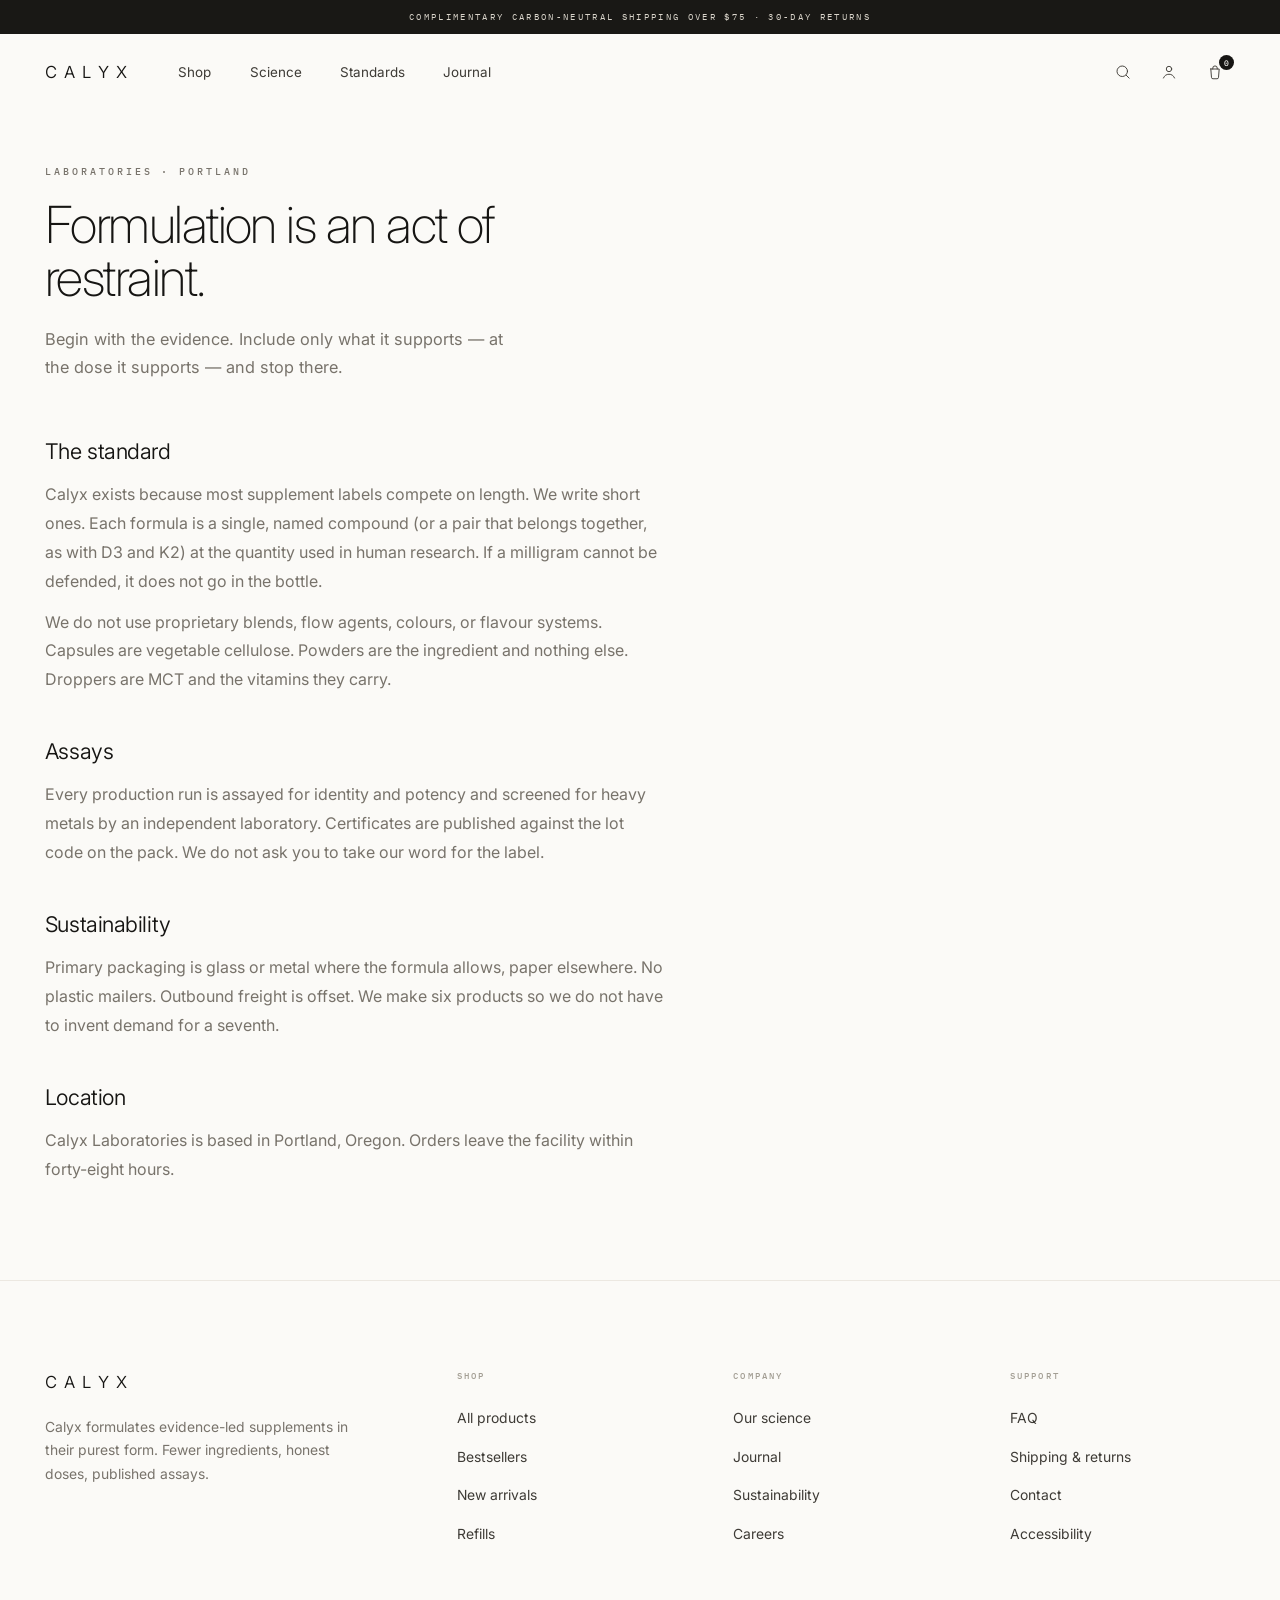
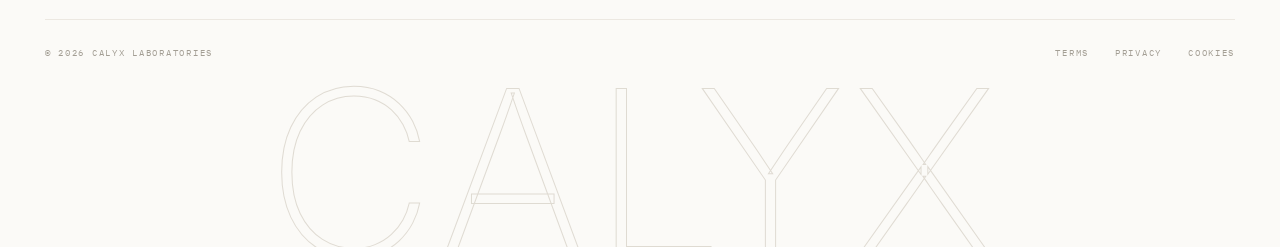
==== about.html @ 000bc5c4 "Turn Calyx zip prototype into a working storefront Extract the static site and complete product page" ====
<!doctype html>
<html lang="en">
  <head>
    <meta charset="UTF-8" />
    <meta name="viewport" content="width=device-width, initial-scale=1.0" />
    <title>Science — Calyx</title>
    <meta name="description" content="How Calyx formulates: evidence first, clinical doses, published assays." />
    <link
      rel="icon"
      href="data:image/svg+xml,%3Csvg xmlns='http://www.w3.org/2000/svg' viewBox='0 0 32 32'%3E%3Ccircle cx='16' cy='16' r='12.5' fill='none' stroke='%23161513' stroke-width='1.5'/%3E%3Cpath d='M16 9v14M16 14c0-3 2-5 5-5M16 17c0-3-2-5-5-5' fill='none' stroke='%23161513' stroke-width='1.5' stroke-linecap='round'/%3E%3C/svg%3E"
    />
    <link rel="preconnect" href="https://fonts.googleapis.com" />
    <link rel="preconnect" href="https://fonts.gstatic.com" crossorigin />
    <link
      href="https://fonts.googleapis.com/css2?family=Inter:wght@200..600&family=IBM+Plex+Mono:wght@300;400;500&display=swap"
      rel="stylesheet"
    />
    <link rel="stylesheet" href="styles.css" />
    <link rel="stylesheet" href="renders.css" />
    <script>
      document.documentElement.classList.add("js");
    </script>
    <script src="js/store.js"></script>
    <script src="script.js" defer></script>
  </head>
  <body>
    <a class="skip" href="#main">Skip to content</a>
    <p class="announce">Complimentary carbon-neutral shipping over $75 &middot; 30-day returns</p>
    <header class="hdr" id="hdr">
      <div class="bar container">
        <button class="nav-tgl" id="navTgl" aria-expanded="false" aria-controls="mnav" aria-label="Menu">
          <span></span>
        </button>
        <a class="wordmark" href="index.html">CALYX</a>
        <nav class="nav" aria-label="Primary">
          <a href="shop.html">Shop</a>
          <a href="about.html">Science</a>
          <a href="index.html#trust">Standards</a>
          <a href="journal.html">Journal</a>
        </nav>
        <div class="acts">
          <button class="icon-btn" type="button" data-search aria-label="Search">
            <svg width="18" height="18" viewBox="0 0 24 24" fill="none" stroke="currentColor" stroke-width="1.25" stroke-linecap="round">
              <circle cx="11" cy="11" r="7" />
              <path d="M20.2 20.2 16.3 16.3" />
            </svg>
          </button>
          <a class="icon-btn" href="account.html" aria-label="Account">
            <svg width="18" height="18" viewBox="0 0 24 24" fill="none" stroke="currentColor" stroke-width="1.25" stroke-linecap="round">
              <circle cx="12" cy="8" r="3.6" />
              <path d="M4.6 20c1.4-3.4 4.1-5 7.4-5s6 1.6 7.4 5" />
            </svg>
          </a>
          <a class="icon-btn" href="cart.html" aria-label="Cart, 0 items">
            <svg width="18" height="18" viewBox="0 0 24 24" fill="none" stroke="currentColor" stroke-width="1.25" stroke-linecap="round" stroke-linejoin="round">
              <path d="M6.4 8h11.2l-.9 11.1a2 2 0 0 1-2 1.9H9.3a2 2 0 0 1-2-1.9L6.4 8Z" />
              <path d="M9 8V6.9a3 3 0 0 1 6 0V8" />
            </svg>
            <span class="ct" id="ct" aria-hidden="true">0</span>
          </a>
        </div>
      </div>
      <nav class="mnav" id="mnav" aria-label="Mobile">
        <a href="shop.html">Shop</a>
        <a href="about.html">Science</a>
        <a href="index.html#trust">Standards</a>
        <a href="journal.html">Journal</a>
        <a href="account.html">Account</a>
        <div class="mnav-foot">
          <span>Calyx Laboratories</span>
          <span>Portland, Oregon</span>
        </div>
      </nav>
    </header>

    <main id="main" class="container">
      <header class="page-hero">
        <span class="eyebrow" data-reveal>Laboratories · Portland</span>
        <h1 class="display" data-reveal>Formulation is an act of restraint.</h1>
        <p class="lede" data-reveal>Begin with the evidence. Include only what it supports — at the dose it supports — and stop there.</p>
      </header>
      <article class="prose" data-reveal>
        <h2>The standard</h2>
        <p>Calyx exists because most supplement labels compete on length. We write short ones. Each formula is a single, named compound (or a pair that belongs together, as with D3 and K2) at the quantity used in human research. If a milligram cannot be defended, it does not go in the bottle.</p>
        <p>We do not use proprietary blends, flow agents, colours, or flavour systems. Capsules are vegetable cellulose. Powders are the ingredient and nothing else. Droppers are MCT and the vitamins they carry.</p>
        <h2>Assays</h2>
        <p>Every production run is assayed for identity and potency and screened for heavy metals by an independent laboratory. Certificates are published against the lot code on the pack. We do not ask you to take our word for the label.</p>
        <h2 id="sustainability">Sustainability</h2>
        <p>Primary packaging is glass or metal where the formula allows, paper elsewhere. No plastic mailers. Outbound freight is offset. We make six products so we do not have to invent demand for a seventh.</p>
        <h2>Location</h2>
        <p>Calyx Laboratories is based in Portland, Oregon. Orders leave the facility within forty-eight hours.</p>
      </article>
    </main>

    <footer class="ftr" id="footer">
      <div class="container">
        <div class="ftr-grid">
          <div class="ftr-brand">
            <a class="wordmark" href="index.html">CALYX</a>
            <p>Calyx formulates evidence-led supplements in their purest form. Fewer ingredients, honest doses, published assays.</p>
          </div>
          <nav class="ftr-col" aria-label="Shop">
            <h4>Shop</h4>
            <ul>
              <li><a href="shop.html">All products</a></li>
              <li><a href="shop.html?filter=daily">Bestsellers</a></li>
              <li><a href="shop.html">New arrivals</a></li>
              <li><a href="shop.html?filter=daily">Refills</a></li>
            </ul>
          </nav>
          <nav class="ftr-col" aria-label="Company">
            <h4>Company</h4>
            <ul>
              <li><a href="about.html">Our science</a></li>
              <li><a href="journal.html">Journal</a></li>
              <li><a href="about.html#sustainability">Sustainability</a></li>
              <li><a href="contact.html">Careers</a></li>
            </ul>
          </nav>
          <nav class="ftr-col" aria-label="Support">
            <h4>Support</h4>
            <ul>
              <li><a href="faq.html">FAQ</a></li>
              <li><a href="shipping.html">Shipping &amp; returns</a></li>
              <li><a href="contact.html">Contact</a></li>
              <li><a href="faq.html#accessibility">Accessibility</a></li>
            </ul>
          </nav>
        </div>
        <div class="ftr-bar">
          <span>&copy; <span id="year">2026</span> Calyx Laboratories</span>
          <nav aria-label="Legal">
            <a href="legal.html">Terms</a>
            <a href="legal.html#privacy">Privacy</a>
            <a href="legal.html#cookies">Cookies</a>
          </nav>
        </div>
      </div>
      <div class="wm" aria-hidden="true">CALYX</div>
    </footer>
  </body>
</html>
---- styles.css ----
:root {
  --ivory: #FBFAF7;
  --surface: #FFFFFF;
  --ink: #161513;
  --ink-soft: #3E3B36;
  --stone: #78736B;
  --faint: #A39E94;
  --hairline: #ECE8E1;
  --stroke: #DDD8CF;
  --wash: #F3F0EA;
  --shadow-soft: 0 32px 64px -32px rgba(22, 21, 19, 0.18);
  --shadow-lift: 0 24px 48px -24px rgba(22, 21, 19, 0.22);
  --ease: cubic-bezier(0.22, 1, 0.36, 1);
  --container: min(1280px, 100% - clamp(40px, 7vw, 128px));
}

* {
  box-sizing: border-box;
  margin: 0;
  padding: 0;
}

html {
  scroll-behavior: smooth;
  overflow-x: hidden;
}

body {
  background: var(--ivory);
  color: var(--ink);
  font-family: Inter, -apple-system, "SF Pro Text", "Segoe UI", sans-serif;
  font-size: 16px;
  line-height: 1.6;
  font-weight: 400;
  -webkit-font-smoothing: antialiased;
  text-rendering: optimizeLegibility;
  overflow-x: clip;
}

::selection {
  background: #E7E1D5;
  color: var(--ink);
}

a {
  color: inherit;
  text-decoration: none;
}

button {
  font: inherit;
  color: inherit;
  background: none;
  border: 0;
  cursor: pointer;
}

img,
svg {
  display: block;
}

:focus-visible {
  outline: 1.5px solid var(--ink);
  outline-offset: 3px;
  border-radius: 2px;
}

.container {
  width: var(--container);
  margin-inline: auto;
}

.eyebrow {
  display: block;
  font-family: "IBM Plex Mono", ui-monospace, monospace;
  font-size: 0.62rem;
  font-weight: 500;
  letter-spacing: 0.3em;
  text-transform: uppercase;
  color: var(--stone);
}

.display {
  font-weight: 200;
  letter-spacing: -0.03em;
  line-height: 1.04;
  color: var(--ink);
}

.lede {
  color: var(--stone);
  font-size: 1.02rem;
  font-weight: 400;
  line-height: 1.75;
}

.btn {
  display: inline-flex;
  align-items: center;
  justify-content: center;
  gap: 10px;
  height: 52px;
  padding: 0 30px;
  border-radius: 999px;
  background: #201E1B;
  color: #FAF8F4;
  font-size: 0.72rem;
  font-weight: 500;
  letter-spacing: 0.16em;
  text-transform: uppercase;
  transition: background 0.35s ease, transform 0.35s var(--ease), box-shadow 0.35s ease;
}

.btn:hover {
  background: #000000;
  transform: translateY(-1px);
  box-shadow: var(--shadow-lift);
}

.btn:active {
  transform: translateY(0);
}

.btn:disabled {
  pointer-events: none;
  opacity: 0.72;
}

.btn-line {
  background: transparent;
  border: 1px solid var(--stroke);
  color: var(--ink);
}

.btn-line:hover {
  background: var(--surface);
  border-color: var(--faint);
  box-shadow: none;
}

.btn-wide {
  width: 100%;
}

.arrow-link {
  display: inline-flex;
  align-items: center;
  gap: 8px;
  font-size: 0.72rem;
  font-weight: 500;
  letter-spacing: 0.16em;
  text-transform: uppercase;
  color: var(--ink);
  padding-bottom: 4px;
  border-bottom: 1px solid var(--stroke);
  transition: border-color 0.3s ease;
}

.arrow-link svg {
  transition: transform 0.35s var(--ease);
}

.arrow-link:hover {
  border-color: var(--ink);
}

.arrow-link:hover svg {
  transform: translateX(4px);
}

.announce {
  background: #191815;
  color: #DAD5CB;
  text-align: center;
  padding: 10px 16px;
  font-family: "IBM Plex Mono", ui-monospace, monospace;
  font-size: 0.56rem;
  letter-spacing: 0.26em;
  text-transform: uppercase;
}

.hdr {
  position: sticky;
  top: 0;
  z-index: 60;
  transition: background 0.4s ease, box-shadow 0.4s ease;
}

.hdr.scrolled {
  background: rgba(251, 250, 247, 0.88);
  backdrop-filter: blur(14px);
  -webkit-backdrop-filter: blur(14px);
  box-shadow: 0 1px 0 var(--hairline);
}

.bar {
  display: flex;
  align-items: center;
  gap: clamp(20px, 4vw, 56px);
  height: 76px;
}

.wordmark {
  font-size: 1.04rem;
  font-weight: 350;
  letter-spacing: 0.44em;
  margin-right: -0.44em;
  color: var(--ink);
}

.nav {
  display: flex;
  gap: clamp(22px, 3vw, 40px);
  margin-right: auto;
}

.nav a,
.mnav a {
  position: relative;
  font-size: 0.84rem;
  font-weight: 400;
  color: var(--ink-soft);
  transition: color 0.25s ease;
}

.nav a::after {
  content: "";
  position: absolute;
  left: 0;
  bottom: -5px;
  width: 100%;
  height: 1px;
  background: var(--ink);
  transform: scaleX(0);
  transform-origin: left;
  transition: transform 0.4s var(--ease);
}

.nav a:hover {
  color: var(--ink);
}

.nav a:hover::after {
  transform: scaleX(1);
}

.acts {
  display: flex;
  align-items: center;
  gap: 6px;
}

.icon-btn {
  position: relative;
  display: grid;
  place-items: center;
  width: 40px;
  height: 40px;
  border-radius: 50%;
  color: var(--ink-soft);
  transition: background 0.3s ease, color 0.3s ease;
}

.icon-btn:hover {
  background: var(--wash);
  color: var(--ink);
}

.ct {
  position: absolute;
  top: 3px;
  right: 1px;
  min-width: 15px;
  height: 15px;
  padding: 0 3px;
  display: grid;
  place-items: center;
  border-radius: 999px;
  background: var(--ink);
  color: var(--ivory);
  font-family: "IBM Plex Mono", ui-monospace, monospace;
  font-size: 0.52rem;
  font-weight: 500;
}

.ct.pop {
  animation: pop 0.5s var(--ease);
}

@keyframes pop {
  40% {
    transform: scale(1.45);
  }
}

.nav-tgl {
  display: none;
  width: 40px;
  height: 40px;
  place-items: center;
  gap: 0;
}

.nav-tgl span,
.nav-tgl span::before {
  content: "";
  display: block;
  width: 18px;
  height: 1.5px;
  background: var(--ink);
  transition: transform 0.4s var(--ease);
}

.nav-tgl span {
  position: relative;
}

.nav-tgl span::before {
  position: absolute;
  top: -6px;
  left: 0;
}

body.menu-open .nav-tgl span {
  transform: rotate(45deg);
}

body.menu-open .nav-tgl span::before {
  transform: rotate(-90deg) translateX(6px);
}

.mnav {
  position: fixed;
  inset: 0;
  z-index: 55;
  display: flex;
  flex-direction: column;
  gap: 8px;
  padding: 150px clamp(24px, 7vw, 64px) 40px;
  background: var(--ivory);
  opacity: 0;
  visibility: hidden;
  pointer-events: none;
  transition: opacity 0.35s ease, visibility 0.35s ease;
}

.mnav a {
  font-size: 2rem;
  font-weight: 200;
  letter-spacing: -0.02em;
  color: var(--ink);
  padding: 12px 0;
  border-bottom: 1px solid var(--hairline);
}

.mnav .mnav-foot {
  margin-top: auto;
  display: grid;
  gap: 6px;
  font-family: "IBM Plex Mono", ui-monospace, monospace;
  font-size: 0.58rem;
  letter-spacing: 0.22em;
  text-transform: uppercase;
  color: var(--faint);
}

body.menu-open .mnav {
  opacity: 1;
  visibility: visible;
  pointer-events: auto;
}

.hero-grid {
  display: grid;
  grid-template-columns: minmax(0, 1fr) minmax(0, 0.94fr);
  gap: clamp(40px, 6vw, 96px);
  align-items: center;
  padding-block: clamp(40px, 6vh, 80px) clamp(40px, 6vh, 72px);
}

.hero-copy h1 {
  font-size: clamp(2.75rem, 4.6vw, 4.1rem);
  margin-top: 26px;
}

.hero-copy .lede {
  max-width: 46ch;
  margin-top: 26px;
}

.hero-actions {
  display: flex;
  align-items: center;
  gap: 26px;
  margin-top: 42px;
}

.hero-note {
  display: flex;
  gap: 22px;
  margin-top: clamp(44px, 7vh, 76px);
  font-family: "IBM Plex Mono", ui-monospace, monospace;
  font-size: 0.56rem;
  letter-spacing: 0.22em;
  text-transform: uppercase;
  color: var(--faint);
}

.hero-note span::before {
  content: "";
  display: inline-block;
  width: 4px;
  height: 4px;
  border-radius: 50%;
  background: var(--stroke);
  margin-right: 22px;
  vertical-align: middle;
}

.hero-note span:first-child::before {
  display: none;
}

.hero-stage {
  position: relative;
  height: clamp(420px, 56vh, 620px);
}

.hero-stage::before {
  content: "";
  position: absolute;
  right: 3%;
  top: 7%;
  width: min(30vw, 400px);
  aspect-ratio: 1;
  border: 1px solid var(--hairline);
  border-radius: 50%;
}

.hero-stage::after {
  content: "";
  position: absolute;
  left: 2%;
  right: 2%;
  bottom: 13%;
  height: 1px;
  background: var(--stroke);
}

.hero-stage .piece {
  bottom: calc(13% + 1px);
}

.piece-a {
  left: 9%;
  z-index: 1;
}

.piece-a .p {
  --w: 78px;
}

.piece-b {
  left: 50%;
  transform: translateX(-50%);
  z-index: 2;
}

.piece-b .p {
  --w: 102px;
  --bh: 240px;
}

.piece-c {
  right: 7%;
  z-index: 1;
}

.piece-c .p {
  --w: 116px;
}

.sect {
  padding-block: clamp(72px, 9.5vw, 128px);
}

.sect-head {
  display: flex;
  align-items: flex-end;
  justify-content: space-between;
  gap: 32px;
  margin-bottom: clamp(44px, 6vw, 72px);
}

.sect-head h2 {
  font-size: clamp(2rem, 3.8vw, 3.2rem);
  margin-top: 18px;
}

.grid-cards {
  display: grid;
  grid-template-columns: repeat(3, 1fr);
  gap: clamp(20px, 3vw, 36px) clamp(18px, 2.4vw, 28px);
}

.card {
  position: relative;
}

.card-media {
  position: relative;
  display: block;
  aspect-ratio: 4 / 4.7;
  border-radius: 18px;
  overflow: hidden;
  background: linear-gradient(180deg, var(--r-panel-a), var(--r-panel-b));
  border: 1px solid rgba(22, 21, 19, 0.04);
  transition: box-shadow 0.5s ease, transform 0.5s var(--ease);
}

.card-media .p {
  --w: clamp(64px, 6vw, 80px);
  --bh: calc(var(--w) * 2.26);
  will-change: transform;
}

.card-media .render::after {
  --rw: 200px;
  bottom: 9.5%;
}

.media {
  position: relative;
}

.card-media .render {
  position: absolute;
  inset: 0;
  padding-bottom: 13%;
}

.card:hover .card-media {
  box-shadow: var(--shadow-soft);
  transform: translateY(-4px);
}

.card:hover .card-media .p {
  transform: translateY(-7px);
}

.quick-add {
  position: absolute;
  z-index: 5;
  left: 50%;
  bottom: 18px;
  transform: translate(-50%, 8px);
  padding: 11px 22px;
  border-radius: 999px;
  background: rgba(255, 255, 255, 0.86);
  backdrop-filter: blur(8px);
  -webkit-backdrop-filter: blur(8px);
  border: 1px solid var(--hairline);
  font-family: "IBM Plex Mono", ui-monospace, monospace;
  font-size: 0.54rem;
  letter-spacing: 0.2em;
  text-transform: uppercase;
  color: var(--ink);
  white-space: nowrap;
  opacity: 0;
  transition: opacity 0.35s ease, transform 0.35s var(--ease), background 0.3s ease;
}

.card:hover .quick-add,
.card:focus-within .quick-add {
  opacity: 1;
  transform: translate(-50%, 0);
}

.quick-add:hover {
  background: var(--ink);
  color: var(--ivory);
  border-color: var(--ink);
}

@media (hover: none) {
  .quick-add {
    opacity: 1;
    transform: translate(-50%, 0);
  }
}

.card-info {
  padding: 20px 4px 0;
}

.card-row {
  display: flex;
  justify-content: space-between;
  align-items: baseline;
  gap: 16px;
}

.card-row h3 {
  font-size: 0.95rem;
  font-weight: 450;
  letter-spacing: -0.01em;
}

.price {
  font-family: "IBM Plex Mono", ui-monospace, monospace;
  font-size: 0.78rem;
  font-weight: 400;
  font-feature-settings: "tnum";
}

.card-desc {
  margin-top: 5px;
  font-size: 0.85rem;
  color: var(--stone);
}

.card-spec {
  display: block;
  margin-top: 12px;
  font-family: "IBM Plex Mono", ui-monospace, monospace;
  font-size: 0.53rem;
  letter-spacing: 0.18em;
  text-transform: uppercase;
  color: var(--faint);
}

.trust {
  border-block: 1px solid var(--hairline);
  background: var(--surface);
}

.trust-grid {
  display: grid;
  grid-template-columns: repeat(4, 1fr);
}

.trust-item {
  padding: clamp(40px, 4.5vw, 64px) clamp(24px, 3vw, 44px);
  border-left: 1px solid var(--hairline);
}

.trust-item:first-child {
  border-left: 0;
}

.trust-item svg {
  color: var(--ink);
  margin-bottom: 26px;
}

.trust-item h3 {
  font-size: 0.92rem;
  font-weight: 500;
  letter-spacing: 0.01em;
}

.trust-item p {
  margin-top: 10px;
  font-size: 0.83rem;
  line-height: 1.65;
  color: var(--stone);
}

.philo {
  display: grid;
  grid-template-columns: minmax(0, 0.9fr) minmax(0, 1.1fr);
  gap: clamp(40px, 6vw, 96px);
  align-items: start;
}

.philo blockquote {
  font-size: clamp(1.7rem, 3.2vw, 2.7rem);
  font-weight: 200;
  letter-spacing: -0.025em;
  line-height: 1.22;
}

.philo blockquote em {
  font-style: normal;
  color: var(--faint);
}

.philo-body p {
  max-width: 52ch;
  color: var(--stone);
  line-height: 1.8;
}

.stats {
  display: grid;
  grid-template-columns: repeat(3, auto);
  justify-content: start;
  gap: clamp(36px, 5vw, 80px);
  margin-top: clamp(40px, 5vw, 60px);
  padding-top: clamp(32px, 4vw, 44px);
  border-top: 1px solid var(--hairline);
}

.stat b {
  display: block;
  font-weight: 200;
  font-size: clamp(2.2rem, 3.6vw, 3.2rem);
  letter-spacing: -0.03em;
  line-height: 1;
  font-feature-settings: "tnum";
}

.stat span {
  display: block;
  margin-top: 12px;
  font-family: "IBM Plex Mono", ui-monospace, monospace;
  font-size: 0.55rem;
  letter-spacing: 0.2em;
  text-transform: uppercase;
  color: var(--faint);
}

.news {
  border-top: 1px solid var(--hairline);
  text-align: center;
}

.news h2 {
  font-size: clamp(2rem, 4vw, 3.4rem);
  max-width: 18ch;
  margin-inline: auto;
}

.news p {
  margin-top: 18px;
  color: var(--stone);
}

.news-form {
  display: flex;
  align-items: center;
  gap: 12px;
  max-width: 440px;
  margin: 44px auto 0;
  border-bottom: 1px solid var(--stroke);
  transition: border-color 0.3s ease;
}

.news-form:focus-within {
  border-color: var(--ink);
}

.news-form input {
  flex: 1;
  min-width: 0;
  height: 54px;
  border: 0;
  background: transparent;
  font: inherit;
  font-size: 0.95rem;
  color: var(--ink);
}

.news-form input::placeholder {
  color: var(--faint);
}

.news-form input:focus {
  outline: none;
}

.news-form button {
  display: grid;
  place-items: center;
  width: 44px;
  height: 44px;
  border-radius: 50%;
  border: 1px solid var(--stroke);
  color: var(--ink);
  transition: background 0.3s ease, color 0.3s ease, border-color 0.3s ease;
}

.news-form button:hover {
  background: var(--ink);
  border-color: var(--ink);
  color: var(--ivory);
}

.news-done {
  margin-top: 44px;
  font-family: "IBM Plex Mono", ui-monospace, monospace;
  font-size: 0.62rem;
  letter-spacing: 0.22em;
  text-transform: uppercase;
  color: var(--ink);
  display: none;
}

.ftr {
  border-top: 1px solid var(--hairline);
  padding-top: clamp(56px, 7vw, 88px);
  overflow: hidden;
}

.ftr-grid {
  display: grid;
  grid-template-columns: 1.6fr repeat(3, 1fr);
  gap: clamp(32px, 4vw, 56px);
}

.ftr-brand p {
  max-width: 34ch;
  margin-top: 20px;
  font-size: 0.87rem;
  color: var(--stone);
  line-height: 1.7;
}

.ftr-col h4 {
  font-family: "IBM Plex Mono", ui-monospace, monospace;
  font-size: 0.56rem;
  font-weight: 500;
  letter-spacing: 0.24em;
  text-transform: uppercase;
  color: var(--faint);
  margin-bottom: 22px;
}

.ftr-col ul {
  list-style: none;
  display: grid;
  gap: 13px;
}

.ftr-col a {
  font-size: 0.87rem;
  color: var(--ink-soft);
  transition: color 0.25s ease;
}

.ftr-col a:hover {
  color: var(--ink);
}

.ftr-bar {
  display: flex;
  flex-wrap: wrap;
  align-items: center;
  justify-content: space-between;
  gap: 14px;
  margin-top: clamp(48px, 6vw, 72px);
  padding-block: 26px;
  border-top: 1px solid var(--hairline);
  font-family: "IBM Plex Mono", ui-monospace, monospace;
  font-size: 0.54rem;
  letter-spacing: 0.2em;
  text-transform: uppercase;
  color: var(--faint);
}

.ftr-bar nav {
  display: flex;
  gap: 26px;
}

.wm {
  font-weight: 200;
  font-size: clamp(88px, 18vw, 280px);
  line-height: 0.76;
  letter-spacing: 0.06em;
  text-align: center;
  color: var(--ink);
  opacity: 0.055;
  user-select: none;
  margin-bottom: -0.06em;
}

@supports (-webkit-text-stroke: 1px black) {
  .wm {
    color: transparent;
    -webkit-text-stroke: 1px var(--stroke);
    opacity: 0.9;
  }
}

.crumbs {
  display: flex;
  align-items: center;
  gap: 12px;
  padding-block: 30px 34px;
  font-family: "IBM Plex Mono", ui-monospace, monospace;
  font-size: 0.55rem;
  letter-spacing: 0.2em;
  text-transform: uppercase;
  color: var(--faint);
}

.crumbs a {
  color: var(--faint);
  transition: color 0.25s ease;
}

.crumbs a:hover {
  color: var(--ink);
}

.crumbs .sep {
  color: var(--stroke);
}

.crumbs [aria-current] {
  color: var(--ink);
}

.pdp-grid {
  display: grid;
  grid-template-columns: minmax(0, 1.04fr) minmax(0, 0.96fr);
  gap: clamp(44px, 6vw, 96px);
  align-items: start;
  padding-bottom: clamp(72px, 10vw, 130px);
}

.gal {
  position: sticky;
  top: 108px;
  display: grid;
  gap: 14px;
}

.stage {
  aspect-ratio: 4 / 4.6;
  border-radius: 20px;
  overflow: hidden;
  background: linear-gradient(180deg, var(--r-panel-a), var(--r-panel-b));
  border: 1px solid rgba(22, 21, 19, 0.04);
  padding-bottom: 15%;
}

.stage.render::after {
  bottom: 10.5%;
}

.stage .p {
  --w: clamp(108px, 12vw, 150px);
  --bh: calc(var(--w) * 2.28);
  transition: transform 0.8s var(--ease), opacity 0.5s ease;
}

.stage[data-view="detail"] .p {
  transform: scale(1.62) translateY(-6%);
}

.stage[data-view="texture"] .p {
  opacity: 0;
}

.stage[data-view="texture"]::after {
  opacity: 0;
}

.stage[data-view="texture"] .swatch {
  opacity: 1;
}

.thumbs {
  display: grid;
  grid-template-columns: repeat(3, 84px);
  gap: 12px;
}

.thumb {
  aspect-ratio: 1;
  border-radius: 12px;
  border: 1px solid var(--hairline);
  background: var(--r-panel-a);
  display: grid;
  place-items: center;
  overflow: hidden;
  transition: border-color 0.3s ease;
}

.thumb .mini {
  --w: 34px;
  --bh: 76px;
}

.thumb[aria-current="true"],
.thumb:hover {
  border-color: var(--ink);
}

.thumb-swatch {
  background:
    radial-gradient(ellipse 70% 55% at 30% 30%, rgba(255, 255, 255, 0.9), transparent 70%),
    radial-gradient(ellipse 80% 60% at 75% 75%, rgba(188, 151, 131, 0.4), transparent 72%),
    linear-gradient(150deg, #FDFCF9, #EAE4D8);
}

.buy h1 {
  font-size: clamp(2.1rem, 3.6vw, 3.1rem);
  margin-top: 16px;
}

.buy-sub {
  margin-top: 18px;
  max-width: 46ch;
  color: var(--stone);
  line-height: 1.75;
}

.buy-meta {
  display: flex;
  align-items: baseline;
  gap: 18px;
  margin-top: 26px;
}

.buy-price {
  font-size: 1.5rem;
  font-weight: 300;
  letter-spacing: -0.01em;
  font-feature-settings: "tnum";
}

.buy-was {
  color: var(--faint);
  text-decoration: line-through;
  font-feature-settings: "tnum";
  display: none;
}

.buy-was.show {
  display: inline;
}

.buy-save {
  font-family: "IBM Plex Mono", ui-monospace, monospace;
  font-size: 0.55rem;
  letter-spacing: 0.18em;
  text-transform: uppercase;
  color: #7D8B73;
  display: none;
}

.buy-save.show {
  display: inline;
}

.seg {
  display: grid;
  grid-template-columns: 1fr 1fr;
  gap: 4px;
  margin-top: 30px;
  padding: 4px;
  border: 1px solid var(--hairline);
  border-radius: 14px;
  background: var(--ivory);
}

.seg button {
  padding: 13px 10px;
  border-radius: 10px;
  font-size: 0.8rem;
  color: var(--stone);
  text-align: center;
  transition: background 0.3s ease, color 0.3s ease, box-shadow 0.3s ease;
}

.seg button small {
  display: block;
  margin-top: 3px;
  font-family: "IBM Plex Mono", ui-monospace, monospace;
  font-size: 0.52rem;
  letter-spacing: 0.14em;
  text-transform: uppercase;
  color: var(--faint);
}

.seg button[aria-pressed="true"] {
  background: var(--surface);
  color: var(--ink);
  box-shadow:
    inset 0 0 0 1px var(--stroke),
    0 1px 2px rgba(22, 21, 19, 0.06);
}

.qty-row {
  display: flex;
  gap: 12px;
  margin-top: 18px;
}

.qty {
  display: flex;
  align-items: center;
  border: 1px solid var(--hairline);
  border-radius: 999px;
  background: var(--surface);
}

.qty button {
  width: 46px;
  height: 52px;
  display: grid;
  place-items: center;
  color: var(--stone);
  transition: color 0.25s ease;
}

.qty button:hover {
  color: var(--ink);
}

.qty output {
  min-width: 28px;
  text-align: center;
  font-feature-settings: "tnum";
  font-size: 0.9rem;
}

.qty-row .btn {
  flex: 1;
}

.buy-reassure {
  display: flex;
  flex-wrap: wrap;
  gap: 8px 20px;
  margin-top: 22px;
  justify-content: flex-start;
  font-family: "IBM Plex Mono", ui-monospace, monospace;
  font-size: 0.53rem;
  letter-spacing: 0.18em;
  text-transform: uppercase;
  color: var(--faint);
}

.accs {
  margin-top: clamp(40px, 5vw, 56px);
  border-top: 1px solid var(--hairline);
}

.acc {
  border-bottom: 1px solid var(--hairline);
}

.acc-btn {
  display: flex;
  align-items: center;
  justify-content: space-between;
  gap: 16px;
  width: 100%;
  padding: 22px 2px;
  font-size: 0.9rem;
  font-weight: 450;
  text-align: left;
}

.acc-btn svg {
  flex: none;
  transition: transform 0.45s var(--ease);
  color: var(--stone);
}

.acc.open .acc-btn svg {
  transform: rotate(45deg);
}

.acc-panel {
  overflow: hidden;
  max-height: 0;
  transition: max-height 0.55s var(--ease);
}

.acc-panel-inner {
  padding: 2px 2px 26px;
  font-size: 0.88rem;
  color: var(--stone);
  line-height: 1.75;
  max-width: 56ch;
}

.facts {
  width: 100%;
  border-collapse: collapse;
  margin-top: 8px;
}

.facts td {
  padding: 11px 0;
  border-bottom: 1px solid var(--hairline);
  font-size: 0.82rem;
  color: var(--ink-soft);
}

.facts td:last-child {
  text-align: right;
  font-family: "IBM Plex Mono", ui-monospace, monospace;
  font-size: 0.68rem;
  letter-spacing: 0.08em;
  color: var(--ink);
  white-space: nowrap;
}

.facts-note {
  margin-top: 14px;
  font-family: "IBM Plex Mono", ui-monospace, monospace;
  font-size: 0.53rem;
  letter-spacing: 0.14em;
  text-transform: uppercase;
  color: var(--faint);
}

.related {
  border-top: 1px solid var(--hairline);
}

.related .grid-cards {
  grid-template-columns: repeat(3, 1fr);
}

html.js [data-reveal] {
  opacity: 0;
  transform: translateY(26px);
  transition: opacity 0.9s var(--ease), transform 0.9s var(--ease);
  transition-delay: var(--d, 0ms);
}

html.js [data-reveal].is-in {
  opacity: 1;
  transform: none;
}

@media (prefers-reduced-motion: reduce) {
  html {
    scroll-behavior: auto;
  }

  *,
  *::before,
  *::after {
    animation-duration: 0.01ms !important;
    transition-duration: 0.01ms !important;
  }

  [data-reveal] {
    opacity: 1;
    transform: none;
  }
}

.hero-copy,
.buy,
.gal,
.philo > div,
.card-info,
.ftr-brand,
.stat,
.trust-item {
  min-width: 0;
}

body.menu-open {
  overflow: hidden;
}

@media (max-width: 1060px) {
  .grid-cards,
  .related .grid-cards {
    grid-template-columns: repeat(2, 1fr);
  }

  .trust-grid {
    grid-template-columns: repeat(2, 1fr);
  }

  .trust-item:nth-child(3) {
    border-left: 0;
  }

  .trust-item:nth-child(n + 3) {
    border-top: 1px solid var(--hairline);
  }

  .philo {
    grid-template-columns: 1fr;
  }
}

@media (max-width: 900px) {
  .bar {
    height: 66px;
    gap: 16px;
  }

  .nav {
    display: none;
  }

  .nav-tgl {
    display: grid;
    order: -1;
  }

  .wordmark {
    margin-right: auto;
  }

  .acts {
    margin-left: 0;
  }

  .hero-grid {
    grid-template-columns: 1fr;
    padding-block: 36px 64px;
  }

  .hero-stage {
    height: clamp(340px, 52vw, 460px);
    order: 2;
  }

  .piece-a {
    left: 4%;
  }

  .piece-a .p {
    --w: 62px;
  }

  .piece-b .p {
    --w: 84px;
    --bh: 198px;
  }

  .piece-c {
    right: 2%;
  }

  .piece-c .p {
    --w: 94px;
  }

  .pdp-grid {
    grid-template-columns: 1fr;
  }

  .gal {
    position: static;
  }

  .stage {
    aspect-ratio: 4 / 4.2;
  }
}

.visually-hidden {
  position: absolute;
  width: 1px;
  height: 1px;
  padding: 0;
  margin: -1px;
  overflow: hidden;
  clip: rect(0, 0, 0, 0);
  white-space: nowrap;
  border: 0;
}

.skip {
  position: absolute;
  left: 16px;
  top: 12px;
  z-index: 80;
  padding: 10px 16px;
  background: var(--ink);
  color: var(--ivory);
  border-radius: 999px;
  transform: translateY(-140%);
}

.skip:focus {
  transform: none;
}

.toast {
  position: fixed;
  left: 50%;
  bottom: 28px;
  z-index: 90;
  transform: translate(-50%, 16px);
  padding: 12px 20px;
  border-radius: 999px;
  background: var(--ink);
  color: var(--ivory);
  font-family: "IBM Plex Mono", ui-monospace, monospace;
  font-size: 0.58rem;
  letter-spacing: 0.16em;
  text-transform: uppercase;
  opacity: 0;
  pointer-events: none;
  transition: opacity 0.35s ease, transform 0.35s var(--ease);
}

.toast.show {
  opacity: 1;
  transform: translate(-50%, 0);
}

body.overlay-open {
  overflow: hidden;
}

.search-overlay {
  position: fixed;
  inset: 0;
  z-index: 80;
  background: rgba(22, 21, 19, 0.28);
  display: grid;
  align-items: start;
  justify-items: center;
  padding: 10vh 20px 40px;
}

.search-overlay[hidden] {
  display: none;
}

.search-panel {
  width: min(720px, 100%);
  background: var(--ivory);
  border: 1px solid var(--hairline);
  border-radius: 20px;
  padding: 28px 28px 18px;
  box-shadow: var(--shadow-soft);
}

.search-head {
  display: flex;
  align-items: center;
  justify-content: space-between;
  margin-bottom: 18px;
}

.search-field input {
  width: 100%;
  height: 56px;
  border: 0;
  border-bottom: 1px solid var(--stroke);
  background: transparent;
  font: inherit;
  font-size: 1.15rem;
  letter-spacing: -0.02em;
  color: var(--ink);
}

.search-field input:focus {
  outline: none;
  border-color: var(--ink);
}

.search-results {
  display: grid;
  gap: 4px;
  margin-top: 18px;
  max-height: 48vh;
  overflow: auto;
}

.search-hit {
  display: grid;
  grid-template-columns: 56px 1fr auto;
  gap: 14px;
  align-items: center;
  padding: 10px 8px;
  border-radius: 12px;
}

.search-hit:hover,
.search-hit:focus-visible {
  background: var(--wash);
}

.search-thumb {
  width: 56px;
  height: 64px;
  border-radius: 10px;
  background: linear-gradient(180deg, var(--r-panel-a), var(--r-panel-b));
}

.search-thumb .p {
  --w: 22px;
  --bh: 48px;
}

.search-hit strong {
  display: block;
  font-size: 0.92rem;
  font-weight: 450;
}

.search-hit em {
  display: block;
  margin-top: 2px;
  font-style: normal;
  font-size: 0.8rem;
  color: var(--stone);
}

.page-hero {
  padding-block: clamp(36px, 6vh, 72px) 12px;
}

.page-hero .display {
  font-size: clamp(2.2rem, 4vw, 3.6rem);
  margin-top: 18px;
  max-width: 16ch;
}

.page-hero .lede {
  margin-top: 20px;
  max-width: 48ch;
}

.filters {
  display: flex;
  flex-wrap: wrap;
  gap: 8px;
  margin: 36px 0 28px;
}

.filters button {
  height: 36px;
  padding: 0 14px;
  border-radius: 999px;
  border: 1px solid var(--hairline);
  font-family: "IBM Plex Mono", ui-monospace, monospace;
  font-size: 0.54rem;
  letter-spacing: 0.16em;
  text-transform: uppercase;
  color: var(--stone);
}

.filters button[aria-pressed="true"],
.filters button:hover {
  background: var(--ink);
  border-color: var(--ink);
  color: var(--ivory);
}

.empty-state {
  padding: clamp(48px, 10vh, 120px) 0 80px;
  max-width: 36rem;
}

.empty-state .display {
  font-size: clamp(2.2rem, 4vw, 3.4rem);
  margin: 16px 0 18px;
}

.empty-state .btn {
  margin-top: 32px;
}

.empty-copy {
  color: var(--stone);
  padding: 24px 0 64px;
}

.cart-layout {
  display: grid;
  grid-template-columns: minmax(0, 1.4fr) minmax(260px, 0.7fr);
  gap: clamp(36px, 6vw, 88px);
  align-items: start;
  padding-bottom: 96px;
}

.cart-layout .display {
  font-size: clamp(2rem, 3.6vw, 3rem);
  margin: 14px 0 36px;
}

.bag-list {
  list-style: none;
  display: grid;
  gap: 0;
}

.bag-item {
  display: grid;
  grid-template-columns: 112px 1fr;
  gap: 22px;
  padding: 28px 0;
  border-top: 1px solid var(--hairline);
}

.bag-media {
  aspect-ratio: 1 / 1.15;
  border-radius: 14px;
  background: linear-gradient(180deg, var(--r-panel-a), var(--r-panel-b));
}

.bag-media .p {
  --w: 42px;
  --bh: 96px;
}

.bag-top {
  display: flex;
  justify-content: space-between;
  gap: 16px;
}

.bag-info h2 {
  font-size: 1rem;
  font-weight: 450;
}

.bag-info h2 a:hover {
  border-bottom: 1px solid var(--stroke);
}

.bag-info p {
  margin-top: 4px;
  font-size: 0.84rem;
  color: var(--stone);
}

.bag-actions {
  display: flex;
  align-items: center;
  gap: 18px;
  margin-top: 18px;
}

.qty-sm {
  height: 40px;
}

.qty-sm button {
  width: 36px;
  height: 40px;
}

.text-btn {
  font-family: "IBM Plex Mono", ui-monospace, monospace;
  font-size: 0.54rem;
  letter-spacing: 0.16em;
  text-transform: uppercase;
  color: var(--stone);
  border-bottom: 1px solid transparent;
}

.text-btn:hover {
  color: var(--ink);
  border-color: var(--ink);
}

.cart-sum {
  position: sticky;
  top: 108px;
  padding: 28px;
  border: 1px solid var(--hairline);
  border-radius: 18px;
  background: var(--surface);
}

.cart-sum h2,
.subhead {
  font-size: 1.05rem;
  font-weight: 450;
  margin-bottom: 22px;
}

.cart-sum dl,
.mini-tot {
  display: grid;
  gap: 12px;
}

.cart-sum dl > div,
.mini-tot > div,
.order-lines li {
  display: flex;
  justify-content: space-between;
  gap: 16px;
  font-size: 0.9rem;
  color: var(--ink-soft);
}

.sum-total {
  padding-top: 12px;
  margin-top: 6px;
  border-top: 1px solid var(--hairline);
  color: var(--ink) !important;
  font-weight: 500;
}

.ship-note {
  margin: 18px 0 24px;
  font-size: 0.8rem;
  color: var(--stone);
}

.cart-cont {
  margin-top: 22px;
}

.checkout-grid {
  display: grid;
  grid-template-columns: minmax(0, 1.15fr) minmax(260px, 0.75fr);
  gap: clamp(36px, 6vw, 88px);
  align-items: start;
  padding-bottom: 96px;
}

.stack-form,
.checkout-grid form {
  display: grid;
  gap: 18px;
  max-width: 560px;
}

.stack-form label,
.checkout-grid label {
  display: grid;
  gap: 8px;
  font-family: "IBM Plex Mono", ui-monospace, monospace;
  font-size: 0.54rem;
  letter-spacing: 0.16em;
  text-transform: uppercase;
  color: var(--stone);
}

.stack-form input,
.stack-form textarea,
.stack-form select,
.checkout-grid input,
.checkout-grid textarea,
.checkout-grid select {
  height: 52px;
  padding: 0 14px;
  border: 1px solid var(--hairline);
  border-radius: 12px;
  background: var(--surface);
  font: inherit;
  font-size: 0.95rem;
  letter-spacing: 0;
  text-transform: none;
  color: var(--ink);
}

.stack-form textarea,
.checkout-grid textarea {
  height: 120px;
  padding: 14px;
  resize: vertical;
}

.form-row {
  display: grid;
  grid-template-columns: 1fr 1fr;
  gap: 14px;
}

.pay-note {
  padding: 16px 18px;
  border-radius: 12px;
  background: var(--wash);
  color: var(--ink-soft);
  font-size: 0.86rem;
  line-height: 1.6;
}

.mini-lines {
  list-style: none;
  display: grid;
  gap: 12px;
  margin-bottom: 18px;
}

.mini-lines li,
.order-lines li {
  display: flex;
  justify-content: space-between;
  gap: 12px;
  font-size: 0.88rem;
}

.order-lines {
  list-style: none;
  max-width: 36rem;
  margin: 36px 0 40px;
  padding: 8px 0;
  border-top: 1px solid var(--hairline);
  border-bottom: 1px solid var(--hairline);
}

.order-lines li {
  padding: 14px 0;
  border-bottom: 1px solid var(--hairline);
}

.order-lines li:last-child {
  border-bottom: 0;
}

.prose {
  max-width: 62ch;
  padding-bottom: 96px;
}

.prose h2 {
  font-size: 1.35rem;
  font-weight: 350;
  letter-spacing: -0.02em;
  margin: 40px 0 12px;
}

.prose p,
.prose li {
  color: var(--stone);
  line-height: 1.8;
  margin-top: 12px;
}

.prose ul {
  padding-left: 1.1em;
}

.faq-list {
  max-width: 720px;
  padding-bottom: 96px;
}

.journal-grid {
  display: grid;
  grid-template-columns: repeat(3, 1fr);
  gap: 28px;
  padding-bottom: 96px;
}

.journal-card {
  display: flex;
  flex-direction: column;
  gap: 14px;
  padding-bottom: 28px;
  border-bottom: 1px solid var(--hairline);
}

.journal-card .kicker {
  font-family: "IBM Plex Mono", ui-monospace, monospace;
  font-size: 0.54rem;
  letter-spacing: 0.18em;
  text-transform: uppercase;
  color: var(--faint);
}

.journal-card h2 {
  font-size: 1.25rem;
  font-weight: 350;
  letter-spacing: -0.02em;
}

.journal-card p {
  color: var(--stone);
  font-size: 0.92rem;
}

.order-list {
  list-style: none;
  max-width: 420px;
  margin: 8px 0 32px;
}

.order-list a {
  display: flex;
  justify-content: space-between;
  gap: 16px;
  padding: 16px 0;
  border-bottom: 1px solid var(--hairline);
  font-size: 0.9rem;
}

.order-list span {
  color: var(--stone);
}

.hero-stage a.piece {
  color: inherit;
}

@media (max-width: 900px) {
  .cart-layout,
  .checkout-grid,
  .journal-grid {
    grid-template-columns: 1fr;
  }

  .cart-sum {
    position: static;
  }
}

@media (max-width: 600px) {
  .announce {
    font-size: 0.5rem;
    letter-spacing: 0.16em;
    padding: 9px 12px;
  }

  .form-row,
  .bag-item {
    grid-template-columns: 1fr;
  }

  .bag-media {
    max-width: 160px;
  }

  .grid-cards,
  .related .grid-cards {
    grid-template-columns: 1fr;
    gap: 44px;
  }

  .card-media {
    aspect-ratio: 4 / 4.3;
  }

  .sect-head {
    flex-direction: column;
    align-items: flex-start;
    gap: 18px;
  }

  .trust-grid {
    grid-template-columns: 1fr;
  }

  .trust-item {
    border-left: 0;
  }

  .trust-item:nth-child(n + 2) {
    border-top: 1px solid var(--hairline);
  }

  .stats {
    grid-template-columns: 1fr 1fr;
    gap: 32px;
  }

  .ftr-grid {
    grid-template-columns: 1fr;
    gap: 36px;
  }

  .hero-actions {
    flex-direction: column;
    align-items: stretch;
    gap: 14px;
  }

  .arrow-link {
    justify-content: center;
  }

  .hero-note {
    flex-wrap: wrap;
    gap: 10px 0;
  }

  .qty-row {
    flex-direction: column;
  }

  .qty {
    justify-content: space-between;
    align-self: stretch;
  }

  .thumbs {
    grid-template-columns: repeat(3, 72px);
  }
}
---- renders.css ----
:root {
  --r-ivory: #FBFAF7;
  --r-panel-a: #FDFCF9;
  --r-panel-b: #F5F3ED;
  --r-ink: #161513;
  --r-stone: #78736B;
  --r-faint: #A39E94;
  --r-hairline: #ECE8E1;
  --r-floor: rgba(22, 21, 19, 0.24);
}

.p {
  --w: 76px;
  --bh: 172px;
  position: relative;
  width: var(--w);
  transition: transform 0.7s cubic-bezier(0.22, 1, 0.36, 1);
}

.p *,
.p *::before,
.p *::after {
  display: block;
}

.bod {
  position: relative;
  z-index: 1;
  width: 100%;
}

.cap {
  position: relative;
  z-index: 2;
  width: 74%;
  margin-inline: auto;
}

.lbl {
  position: absolute;
  z-index: 3;
  display: grid;
  justify-items: center;
  gap: 0.4em;
  font-size: calc(var(--w) * 0.102);
  text-align: center;
  user-select: none;
}

.lbl .lb {
  font-family: "IBM Plex Mono", ui-monospace, monospace;
  font-size: 0.6em;
  font-weight: 500;
  letter-spacing: 0.34em;
  margin-right: -0.34em;
  color: var(--r-ink);
}

.lbl .ln {
  font-family: Inter, sans-serif;
  font-size: 0.98em;
  font-weight: 450;
  letter-spacing: -0.01em;
  line-height: 1.12;
  color: var(--r-ink);
}

.lbl .ls {
  font-family: "IBM Plex Mono", ui-monospace, monospace;
  font-size: 0.56em;
  letter-spacing: 0.16em;
  margin-right: -0.16em;
  color: var(--r-stone);
  padding-top: 0.5em;
  border-top: 1px solid var(--r-hairline);
}

.p-bottle .cap,
.p-glass .cap {
  height: calc(var(--w) * 0.36);
  border-radius: calc(var(--w) * 0.07) calc(var(--w) * 0.07) calc(var(--w) * 0.04) calc(var(--w) * 0.04);
  background:
    repeating-linear-gradient(90deg, rgba(255, 255, 255, 0.07) 0 1px, transparent 1px 5px),
    linear-gradient(90deg, #232220 0%, #47453f 22%, #59564e 40%, #393731 72%, #1c1b18 100%);
  box-shadow:
    inset 0 1px 1px rgba(255, 255, 255, 0.22),
    inset 0 -2px 3px rgba(0, 0, 0, 0.35),
    0 1px 0 rgba(22, 21, 19, 0.12);
}

.neck {
  position: relative;
  z-index: 1;
  width: 66%;
  height: calc(var(--w) * 0.07);
  margin-inline: auto;
  background: linear-gradient(90deg, #b3ada1, #e8e4db 35%, #d4cfc4 65%, #a29c8f);
  border-radius: 0 0 calc(var(--w) * 0.05) calc(var(--w) * 0.05);
}

.p-bottle .bod,
.p-glass .bod {
  height: var(--bh);
  border-radius: calc(var(--w) * 0.13) calc(var(--w) * 0.13) calc(var(--w) * 0.15) calc(var(--w) * 0.15);
}

.p-bottle .bod {
  background:
    linear-gradient(180deg, rgba(22, 21, 19, 0.05), transparent 14%),
    linear-gradient(180deg, transparent 86%, rgba(22, 21, 19, 0.07)),
    linear-gradient(90deg,
      #d3cec3 0%,
      #f2f0ea 13%,
      #ffffff 31%,
      #fbfaf6 52%,
      #edeae2 76%,
      #c6c0b4 100%);
  box-shadow:
    inset 0 0 0 1px rgba(255, 255, 255, 0.4),
    inset calc(var(--w) * -0.1) 0 calc(var(--w) * 0.14) calc(var(--w) * -0.08) rgba(22, 21, 19, 0.08);
}

.p-bottle .lbl {
  left: 7%;
  right: 7%;
  bottom: 11%;
  padding: 0.9em 0.5em 0.8em;
  background: linear-gradient(90deg,
    #eceade 0%,
    #fdfdfa 26%,
    #fffffe 50%,
    #f4f2ec 80%,
    #ddd8cc 100%);
  border-radius: 2px;
  box-shadow: 0 1px 3px rgba(22, 21, 19, 0.1);
}

.p-bottle .lbl::before {
  content: "";
  position: absolute;
  top: 0;
  left: 12%;
  right: 12%;
  height: 2px;
}

.p-glass .bod {
  background:
    linear-gradient(180deg, rgba(255, 255, 255, 0.14), transparent 22%),
    linear-gradient(90deg,
      rgba(48, 42, 32, 0.62) 0%,
      rgba(133, 103, 62, 0.42) 16%,
      rgba(196, 156, 100, 0.34) 34%,
      rgba(173, 134, 82, 0.38) 58%,
      rgba(109, 79, 43, 0.5) 82%,
      rgba(41, 34, 24, 0.68) 100%);
  box-shadow:
    inset 0 0 0 1px rgba(255, 235, 205, 0.22),
    inset calc(var(--w) * 0.09) calc(var(--bh) * -0.06) calc(var(--w) * 0.16) calc(var(--w) * -0.06) rgba(255, 228, 186, 0.28),
    inset calc(var(--w) * -0.08) 0 calc(var(--w) * 0.14) rgba(20, 14, 8, 0.4);
}

.p-glass .lbl {
  left: 8%;
  right: 8%;
  bottom: 13%;
  padding: 0.85em 0.45em 0.75em;
  background: linear-gradient(90deg, #eae7de, #fdfdfa 30%, #fbfaf6 55%, #e6e3da 100%);
  border-radius: 2px;
}

.tint-smoke .bod {
  background:
    linear-gradient(180deg, rgba(255, 255, 255, 0.12), transparent 22%),
    linear-gradient(90deg,
      rgba(44, 44, 42, 0.66) 0%,
      rgba(112, 111, 106, 0.4) 18%,
      rgba(168, 166, 158, 0.3) 36%,
      rgba(122, 120, 113, 0.38) 66%,
      rgba(38, 38, 36, 0.7) 100%);
}

.bulb {
  position: relative;
  z-index: 2;
  width: 36%;
  height: calc(var(--w) * 0.5);
  margin-inline: auto;
  border-radius: 999px 999px calc(var(--w) * 0.1) calc(var(--w) * 0.1);
  background: linear-gradient(90deg, #1e1d1a, #4b4842 30%, #5c5951 46%, #33312b 78%, #181714);
  box-shadow: inset 0 2px 2px rgba(255, 255, 255, 0.18);
}

.collar {
  position: relative;
  z-index: 2;
  width: 44%;
  height: calc(var(--w) * 0.52);
  margin-inline: auto;
  border-radius: calc(var(--w) * 0.05);
  background:
    repeating-linear-gradient(90deg, rgba(255, 255, 255, 0.08) 0 1px, transparent 1px 4px),
    linear-gradient(90deg, #21201d, #43413b 26%, #54514a 44%, #35332d 74%, #1a1917);
  box-shadow: 0 1px 2px rgba(22, 21, 19, 0.25);
}

.vial {
  position: relative;
  z-index: 1;
  height: calc(var(--w) * 2.15);
  margin-top: calc(var(--w) * -0.03);
  border-radius: calc(var(--w) * 0.14) calc(var(--w) * 0.14) calc(var(--w) * 0.2) calc(var(--w) * 0.2);
  overflow: hidden;
  background:
    linear-gradient(180deg, transparent 0 31%, rgba(148, 163, 172, 0.55) 31% 96%, rgba(120, 136, 146, 0.6)),
    linear-gradient(90deg,
      rgba(56, 64, 70, 0.55) 0%,
      rgba(174, 187, 194, 0.3) 16%,
      rgba(228, 236, 239, 0.22) 38%,
      rgba(160, 174, 182, 0.3) 70%,
      rgba(48, 56, 62, 0.6) 100%);
  box-shadow:
    inset 0 0 0 1px rgba(255, 255, 255, 0.3),
    inset calc(var(--w) * 0.1) 0 calc(var(--w) * 0.16) calc(var(--w) * -0.06) rgba(255, 255, 255, 0.4),
    inset calc(var(--w) * -0.09) 0 calc(var(--w) * 0.15) rgba(20, 24, 28, 0.35);
}

.pipette {
  position: absolute;
  z-index: 2;
  left: 50%;
  top: calc(var(--w) * -0.02);
  width: calc(var(--w) * 0.08);
  height: 58%;
  transform: translateX(-50%);
  border-radius: 999px;
  background: linear-gradient(90deg, rgba(255, 255, 255, 0.55), rgba(255, 255, 255, 0.12) 60%, rgba(255, 255, 255, 0.4));
}

.p-dropper .lbl {
  left: 10%;
  right: 10%;
  bottom: 16%;
  padding: 0.8em 0.4em 0.7em;
  background: linear-gradient(90deg, #e9e6dd, #fcfbf7 32%, #f9f8f4 58%, #e4e1d8 100%);
  border-radius: 2px;
}

.lid {
  position: relative;
  z-index: 2;
  width: 106%;
  margin-inline: auto;
  height: calc(var(--w) * 0.3);
  border-radius: calc(var(--w) * 0.09) calc(var(--w) * 0.09) calc(var(--w) * 0.04) calc(var(--w) * 0.04);
  background: linear-gradient(90deg, #211f1d 0%, #423f3a 20%, #514e47 38%, #37342f 70%, #191816 100%);
  box-shadow:
    inset 0 1px 1px rgba(255, 255, 255, 0.2),
    0 2px 3px rgba(22, 21, 19, 0.2);
}

.lid::after {
  content: "";
  position: absolute;
  left: 4%;
  right: 4%;
  bottom: calc(var(--w) * -0.045);
  height: calc(var(--w) * 0.045);
  border-radius: 0 0 calc(var(--w) * 0.08) calc(var(--w) * 0.08);
  background: rgba(22, 21, 19, 0.28);
  filter: blur(1px);
}

.pot {
  position: relative;
  z-index: 1;
  height: calc(var(--w) * 1.14);
  margin-top: calc(var(--w) * 0.02);
  border-radius: calc(var(--w) * 0.16) calc(var(--w) * 0.16) calc(var(--w) * 0.22) calc(var(--w) * 0.22);
  background:
    linear-gradient(180deg, rgba(22, 21, 19, 0.06), transparent 16%),
    linear-gradient(90deg,
      #d8d3c8 0%,
      #f3f1eb 14%,
      #ffffff 32%,
      #faf9f5 55%,
      #ece9e1 78%,
      #cbc5b9 100%);
  box-shadow: inset calc(var(--w) * -0.09) 0 calc(var(--w) * 0.13) calc(var(--w) * -0.07) rgba(22, 21, 19, 0.08);
}

.p-jar .lbl {
  left: 10%;
  right: 10%;
  top: 34%;
  gap: 0.45em;
}

.p-jar .lbl .ln {
  font-weight: 450;
}

.p-jar .rule {
  width: 1.6em;
  height: 2px;
  margin-inline: auto;
}

.lid-metal {
  position: relative;
  z-index: 2;
  width: 110%;
  margin-inline: auto;
  height: calc(var(--w) * 0.26);
  border-radius: calc(var(--w) * 0.07);
  background:
    repeating-linear-gradient(90deg, rgba(255, 255, 255, 0.14) 0 1px, transparent 1px 4px),
    linear-gradient(90deg, #9d9b96 0%, #d9d7d2 22%, #efeeea 40%, #cfccc6 68%, #8f8d88 100%);
  box-shadow:
    inset 0 1px 1px rgba(255, 255, 255, 0.6),
    inset 0 -2px 3px rgba(0, 0, 0, 0.14),
    0 2px 3px rgba(22, 21, 19, 0.16);
}

.jar {
  position: relative;
  z-index: 1;
  height: calc(var(--w) * 1.34);
  margin-top: calc(var(--w) * -0.01);
  border-radius: calc(var(--w) * 0.13) calc(var(--w) * 0.13) calc(var(--w) * 0.18) calc(var(--w) * 0.18);
  overflow: hidden;
  background:
    radial-gradient(ellipse 90% 8% at 50% 27.5%, rgba(255, 255, 255, 0.75), rgba(255, 255, 255, 0) 70%),
    linear-gradient(180deg, transparent 0 28%, #efe8d9 28% 96%, #e2d9c6),
    linear-gradient(90deg,
      rgba(70, 62, 48, 0.32) 0%,
      rgba(214, 204, 184, 0.28) 16%,
      rgba(248, 244, 234, 0.24) 38%,
      rgba(206, 195, 172, 0.3) 70%,
      rgba(58, 51, 40, 0.4) 100%);
  box-shadow:
    inset 0 0 0 1px rgba(255, 255, 255, 0.35),
    inset calc(var(--w) * 0.09) 0 calc(var(--w) * 0.15) calc(var(--w) * -0.06) rgba(255, 255, 255, 0.45),
    inset calc(var(--w) * -0.08) 0 calc(var(--w) * 0.14) rgba(30, 26, 20, 0.3);
}

.jar::after {
  content: "";
  position: absolute;
  inset: 0 0 auto;
  height: 28%;
  background: linear-gradient(180deg, rgba(250, 248, 243, 0.5), rgba(250, 248, 243, 0.06));
}

.p-powder .lbl {
  left: 9%;
  right: 9%;
  bottom: 12%;
  padding: 0.8em 0.4em 0.7em;
  background: linear-gradient(90deg, #ebe8df, #fdfcf8 30%, #faf9f4 58%, #e5e2d9 100%);
  border-radius: 2px;
}

.acc-sage .cap,
.acc-sage .lid {
  background:
    repeating-linear-gradient(90deg, rgba(255, 255, 255, 0.08) 0 1px, transparent 1px 5px),
    linear-gradient(90deg, #6f7d66 0%, #93a185 22%, #aab69c 40%, #87957a 72%, #5c6a54 100%);
  box-shadow:
    inset 0 1px 1px rgba(255, 255, 255, 0.28),
    inset 0 -2px 3px rgba(22, 30, 18, 0.28),
    0 1px 0 rgba(22, 21, 19, 0.1);
}

.acc-oat .cap,
.acc-oat .lid {
  background:
    repeating-linear-gradient(90deg, rgba(255, 255, 255, 0.1) 0 1px, transparent 1px 5px),
    linear-gradient(90deg, #94805e 0%, #c2ae8a 22%, #dccdae 40%, #b7a17b 72%, #7e6b4c 100%);
}

.acc-clay .cap,
.acc-clay .lid {
  background:
    repeating-linear-gradient(90deg, rgba(255, 255, 255, 0.09) 0 1px, transparent 1px 5px),
    linear-gradient(90deg, #8a5f4c 0%, #b98a72 22%, #d4ab95 40%, #ab7c64 72%, #6f4838 100%);
}

.acc-slate .cap,
.acc-slate .lid {
  background:
    repeating-linear-gradient(90deg, rgba(255, 255, 255, 0.08) 0 1px, transparent 1px 5px),
    linear-gradient(90deg, #5f6d77 0%, #8b99a2 22%, #a8b4bc 40%, #7f8d97 72%, #525f68 100%);
}

.acc-honey .cap,
.acc-honey .lid {
  background:
    repeating-linear-gradient(90deg, rgba(255, 255, 255, 0.1) 0 1px, transparent 1px 5px),
    linear-gradient(90deg, #7c5a33 0%, #ad8452 22%, #caa36f 40%, #9c7443 72%, #644626 100%);
}

.p-bottle.acc-sage .lbl::before,
.p-glass.acc-sage .lbl::before {
  background: #93A18A;
}

.p-bottle.acc-oat .lbl::before,
.p-glass.acc-oat .lbl::before {
  background: #C4B294;
}

.p-bottle.acc-clay .lbl::before,
.p-glass.acc-clay .lbl::before {
  background: #BC9783;
}

.p-bottle.acc-slate .lbl::before,
.p-glass.acc-slate .lbl::before {
  background: #93A1AB;
}

.p-bottle.acc-honey .lbl::before,
.p-glass.acc-honey .lbl::before {
  background: #C0966B;
}

.p-jar .rule,
.p-powder .rule,
.p-dropper .rule {
  background: #BC9783;
}

.p-jar.acc-sage .rule,
.p-dropper.acc-sage .rule {
  background: #93A18A;
}

.p-jar.acc-oat .rule,
.p-powder.acc-oat .rule {
  background: #C4B294;
}

.p-jar.acc-slate .rule {
  background: #93A1AB;
}

.sz-sm {
  --w: 62px;
  --bh: 140px;
}

.sz-md {
  --w: 76px;
  --bh: 172px;
}

.sz-lg {
  --w: 94px;
  --bh: 214px;
}

.sz-xl {
  --w: 128px;
  --bh: 294px;
}

.render {
  position: relative;
  display: flex;
  align-items: flex-end;
  justify-content: center;
  isolation: isolate;
}

.render::before {
  content: "";
  position: absolute;
  inset: 0;
  background: radial-gradient(ellipse 70% 55% at 50% 38%, #FFFFFF, rgba(255, 255, 255, 0) 72%);
  z-index: -1;
}

.render::after {
  content: "";
  position: absolute;
  bottom: 7%;
  left: 50%;
  transform: translateX(-50%);
  width: min(72%, calc(var(--rw, 220px)));
  height: calc(var(--w, 76px) * 0.18);
  border-radius: 50%;
  background: radial-gradient(closest-side, var(--r-floor), rgba(22, 21, 19, 0.05) 58%, transparent 78%);
  z-index: -1;
  transition: width 0.7s cubic-bezier(0.22, 1, 0.36, 1);
}

.piece {
  position: absolute;
  z-index: 1;
}

.piece::after {
  content: "";
  position: absolute;
  right: 50%;
  transform: translateX(50%);
  bottom: calc(var(--lift, 0px) * -1 + 2px);
  width: calc(var(--w, 76px) * 1.7);
  height: calc(var(--w, 76px) * 0.16);
  border-radius: 50%;
  background: radial-gradient(closest-side, var(--r-floor), transparent 76%);
  z-index: -1;
}

.piece .p {
  margin-bottom: var(--lift, 0px);
}

.swatch {
  position: absolute;
  inset: 0;
  opacity: 0;
  transition: opacity 0.6s ease;
  background:
    radial-gradient(ellipse 60% 45% at 30% 28%, rgba(255, 255, 255, 0.9), transparent 70%),
    radial-gradient(ellipse 80% 60% at 72% 74%, rgba(188, 151, 131, 0.35), transparent 72%),
    radial-gradient(ellipse 70% 55% at 24% 80%, rgba(196, 178, 148, 0.4), transparent 70%),
    linear-gradient(150deg, #FDFCF9, #EFEAE0 55%, #E7DFD2);
}

@media (prefers-reduced-motion: reduce) {
  .p,
  .render::after,
  .swatch {
    transition: none;
  }
}
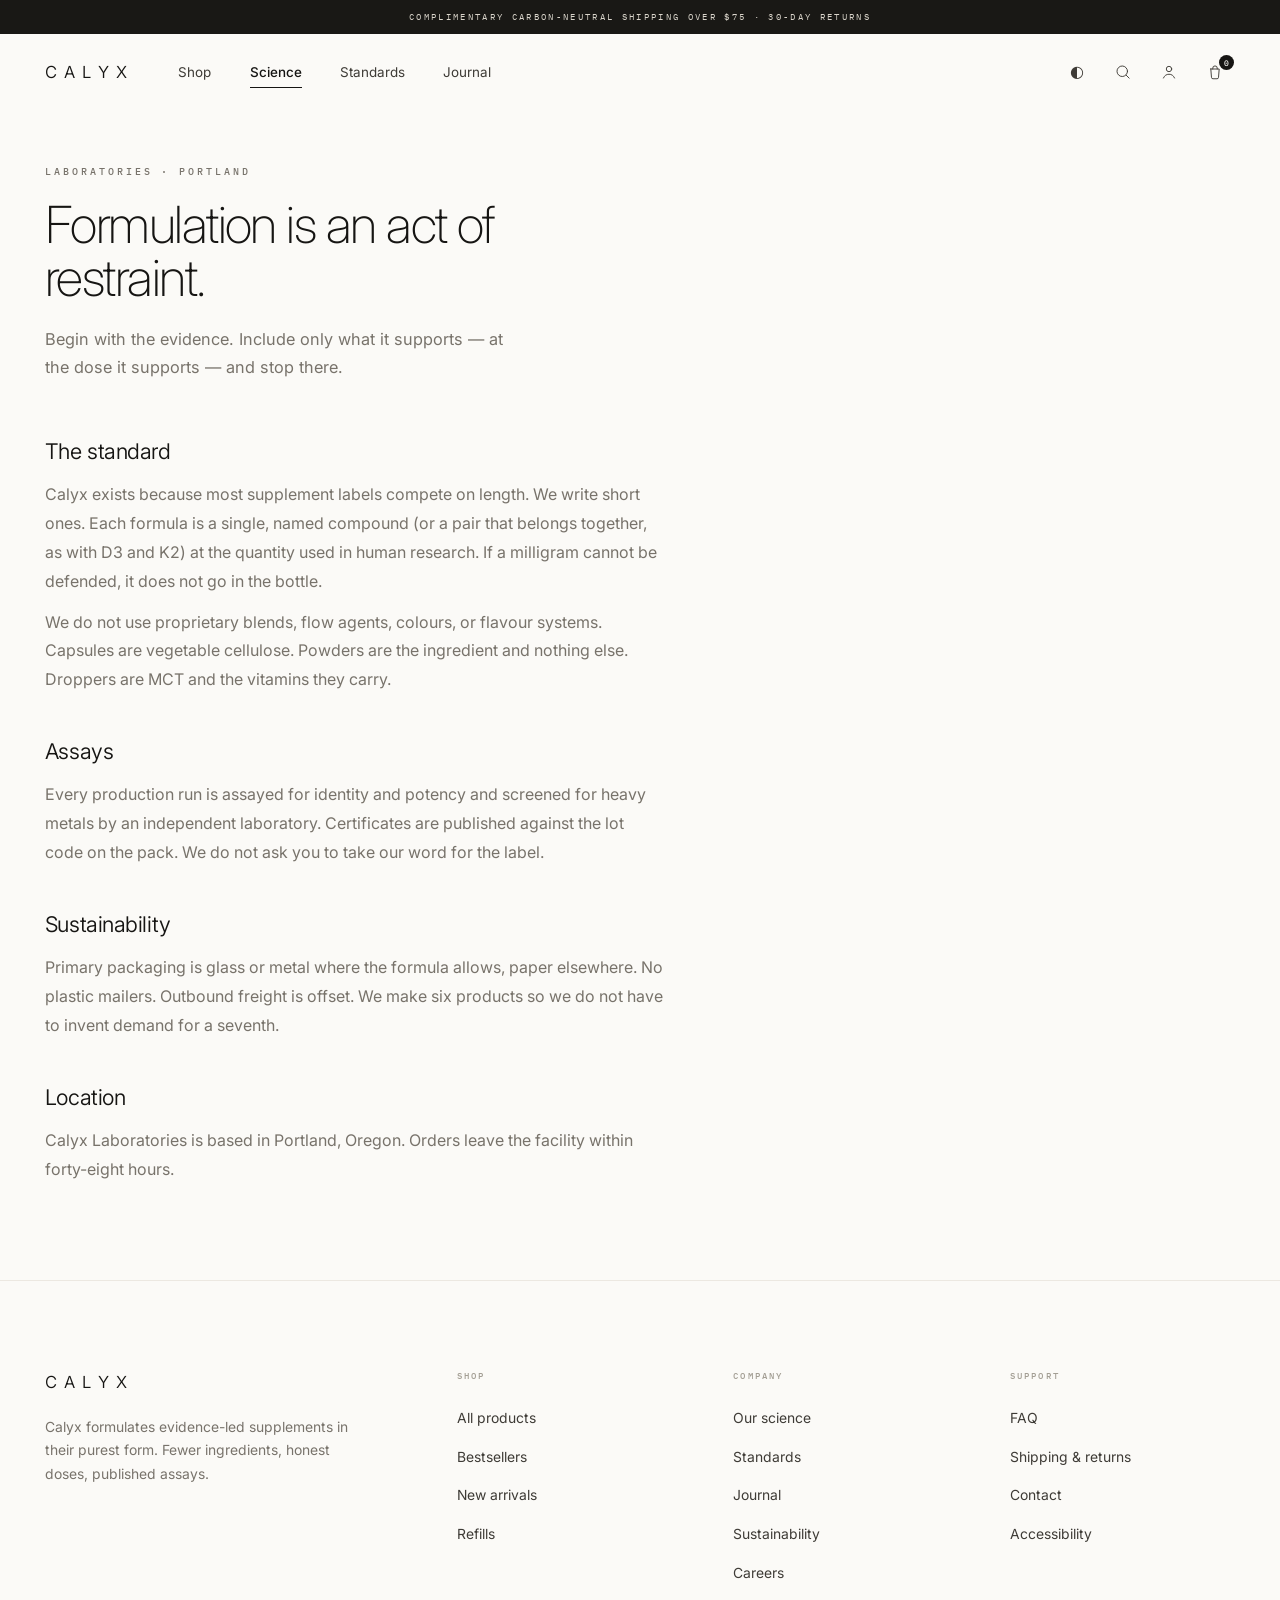
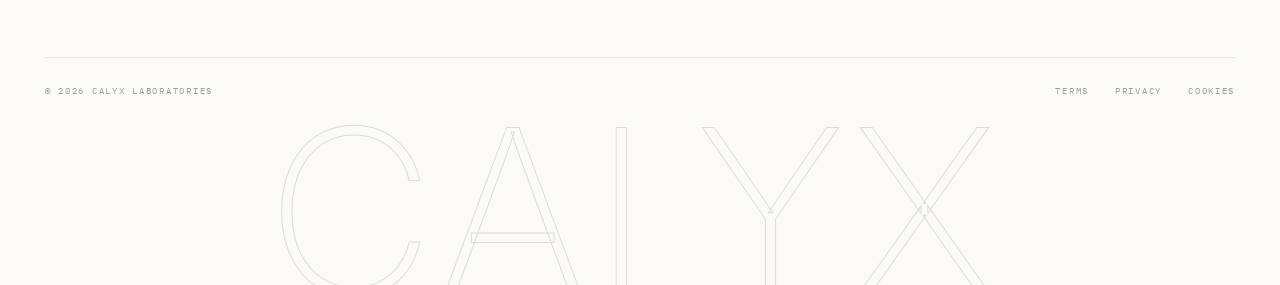
==== commit 7c5e8507: "Evolve storefront into a true tab-based experience - Standards tab gets a real page (standards.html)" ====
--- a/about.html
+++ b/about.html
@@ -33,10 +33,10 @@
         </button>
         <a class="wordmark" href="index.html">CALYX</a>
         <nav class="nav" aria-label="Primary">
-          <a href="shop.html">Shop</a>
-          <a href="about.html">Science</a>
-          <a href="index.html#trust">Standards</a>
-          <a href="journal.html">Journal</a>
+          <a href="shop.html" data-tab="shop">Shop</a>
+          <a href="about.html" data-tab="science">Science</a>
+          <a href="standards.html" data-tab="standards">Standards</a>
+          <a href="journal.html" data-tab="journal">Journal</a>
         </nav>
         <div class="acts">
           <button class="icon-btn" type="button" data-search aria-label="Search">
@@ -61,10 +61,10 @@
         </div>
       </div>
       <nav class="mnav" id="mnav" aria-label="Mobile">
-        <a href="shop.html">Shop</a>
-        <a href="about.html">Science</a>
-        <a href="index.html#trust">Standards</a>
-        <a href="journal.html">Journal</a>
+        <a href="shop.html" data-tab="shop">Shop</a>
+        <a href="about.html" data-tab="science">Science</a>
+        <a href="standards.html" data-tab="standards">Standards</a>
+        <a href="journal.html" data-tab="journal">Journal</a>
         <a href="account.html">Account</a>
         <div class="mnav-foot">
           <span>Calyx Laboratories</span>
@@ -112,7 +112,8 @@
             <h4>Company</h4>
             <ul>
               <li><a href="about.html">Our science</a></li>
-              <li><a href="journal.html">Journal</a></li>
+              <li><a href="standards.html">Standards</a></li>
+              <li><a href="journal.html" data-tab="journal">Journal</a></li>
               <li><a href="about.html#sustainability">Sustainability</a></li>
               <li><a href="contact.html">Careers</a></li>
             </ul>
--- a/styles.css
+++ b/styles.css
@@ -1,4 +1,5 @@
 :root {
+  color-scheme: light;
   --ivory: #FBFAF7;
   --surface: #FFFFFF;
   --ink: #161513;
@@ -14,6 +15,25 @@
   --container: min(1280px, 100% - clamp(40px, 7vw, 128px));
 }
 
+:root[data-theme="dark"] {
+  color-scheme: dark;
+  --ivory: #171714;
+  --surface: #22221e;
+  --ink: #F5F1E8;
+  --ink-soft: #D4CFC4;
+  --stone: #B0AA9E;
+  --faint: #817B70;
+  --hairline: #37362F;
+  --stroke: #514E45;
+  --wash: #2A2924;
+  --shadow-soft: 0 32px 64px -32px rgba(0, 0, 0, 0.55);
+  --shadow-lift: 0 24px 48px -24px rgba(0, 0, 0, 0.6);
+}
+
+:root[data-theme="dark"] .announce { background: #0D0D0B; }
+:root[data-theme="dark"] .hero-image { mix-blend-mode: screen; opacity: .78; }
+:root[data-theme="dark"] .search-overlay { background: rgba(0, 0, 0, .55); }
+
 * {
   box-sizing: border-box;
   margin: 0;
@@ -237,8 +257,17 @@
   transition: transform 0.4s var(--ease);
 }
 
-.nav a:hover {
-  color: var(--ink);
+.nav a:hover,
+.nav a[aria-current="page"] {
+  color: var(--ink);
+}
+
+.nav a[aria-current="page"]::after {
+  transform: scaleX(1);
+}
+
+.nav a[aria-current="page"] {
+  font-weight: 500;
 }
 
 .nav a:hover::after {
@@ -427,6 +456,85 @@
   height: clamp(420px, 56vh, 620px);
 }
 
+.hero-image {
+  position: absolute;
+  inset: 0;
+  width: 100%;
+  height: 100%;
+  object-fit: cover;
+  object-position: center;
+  border-radius: 18px;
+  mix-blend-mode: multiply;
+  filter: saturate(0.82) contrast(0.98);
+  transition: transform 1.2s var(--ease), filter 0.8s ease;
+}
+
+.hero-stage:hover .hero-image {
+  transform: scale(1.025);
+  filter: saturate(0.95) contrast(1.01);
+}
+
+.hero-stage .piece {
+  display: none;
+}
+
+/* Small, tactile feedback makes the quiet interface feel responsive. */
+.btn,
+.quick-add,
+.filters button,
+.icon-btn,
+.to-top {
+  will-change: transform;
+}
+
+.btn:active,
+.quick-add:active,
+.filters button:active,
+.icon-btn:active,
+.to-top:active {
+  transform: scale(0.97);
+}
+
+.quick-add.added {
+  background: var(--ink);
+  color: var(--ivory);
+  border-color: var(--ink);
+}
+
+.card-media::after,
+.journal-card::after {
+  transition: opacity 0.5s ease;
+}
+
+.card-media:focus-visible {
+  box-shadow: 0 0 0 3px var(--ivory), 0 0 0 4.5px var(--ink);
+}
+
+@media print {
+  .hdr, .announce, .ftr, .to-top, .scroll-progress, .quick-add, .hero-actions, .news, .thumbs, .tabs-list { display: none !important; }
+  .tabs { margin-top: 24px; }
+  .tabs-panels { padding-top: 12px; }
+  body { background: #fff; color: #000; }
+  .container { width: 100%; }
+  .pdp-grid { display: block; }
+  .gal { position: static; max-width: 420px; }
+  .acc-panel { max-height: none !important; }
+}
+
+@media (prefers-reduced-motion: reduce) {
+  .hero-stage:hover .hero-image {
+    transform: none;
+  }
+
+  .btn:active,
+  .quick-add:active,
+  .filters button:active,
+  .icon-btn:active,
+  .to-top:active {
+    transform: none;
+  }
+}
+
 .hero-stage::before {
   content: "";
   position: absolute;
@@ -453,7 +561,7 @@
 }
 
 .piece-a {
-  left: 9%;
+  left: 7%;
   z-index: 1;
 }
 
@@ -462,7 +570,7 @@
 }
 
 .piece-b {
-  left: 50%;
+  left: 48%;
   transform: translateX(-50%);
   z-index: 2;
 }
@@ -473,7 +581,7 @@
 }
 
 .piece-c {
-  right: 7%;
+  right: 2%;
   z-index: 1;
 }
 
@@ -1212,6 +1320,187 @@
   color: var(--faint);
 }
 
+/* Tab shell — in-page section switching (product details). */
+.tabs {
+  margin-top: clamp(40px, 5vw, 56px);
+  border-top: 1px solid var(--hairline);
+}
+
+.tabs-list {
+  display: flex;
+  flex-wrap: wrap;
+  gap: 6px 30px;
+  border-bottom: 1px solid var(--hairline);
+}
+
+.tabs-btn {
+  position: relative;
+  padding: 18px 2px;
+  font-size: 0.8rem;
+  font-weight: 450;
+  color: var(--stone);
+  transition: color 0.25s ease;
+}
+
+.tabs-btn::after {
+  content: "";
+  position: absolute;
+  left: 0;
+  right: 0;
+  bottom: -1px;
+  height: 2px;
+  background: var(--ink);
+  transform: scaleX(0);
+  transform-origin: left;
+  transition: transform 0.4s var(--ease);
+}
+
+.tabs-btn:hover {
+  color: var(--ink);
+}
+
+.tabs-btn[aria-selected="true"] {
+  color: var(--ink);
+  font-weight: 500;
+}
+
+.tabs-btn[aria-selected="true"]::after {
+  transform: scaleX(1);
+}
+
+.tabs-panels {
+  padding: 26px 0 8px;
+}
+
+.tabs-panel {
+  font-size: 0.9rem;
+  color: var(--stone);
+  line-height: 1.75;
+  max-width: 56ch;
+}
+
+.tabs-panel:focus-visible {
+  outline: 1.5px solid var(--ink);
+  outline-offset: 6px;
+}
+
+/* Mobile menu tab list. */
+.mnav a {
+  display: flex;
+  align-items: center;
+  gap: 20px;
+}
+
+.mnav a::before {
+  content: "";
+  flex: none;
+  width: 7px;
+  height: 7px;
+  border-radius: 50%;
+  border: 1px solid var(--stroke);
+  transition: background 0.25s ease, border-color 0.25s ease;
+}
+
+.mnav a[aria-current="page"] {
+  color: var(--ink);
+}
+
+.mnav a[aria-current="page"]::before {
+  background: var(--ink);
+  border-color: var(--ink);
+}
+
+.mnav-label {
+  margin-top: 26px;
+  font-family: "IBM Plex Mono", ui-monospace, monospace;
+  font-size: 0.56rem;
+  font-weight: 500;
+  letter-spacing: 0.26em;
+  text-transform: uppercase;
+  color: var(--faint);
+}
+
+/* Shop filter counts + live result count. */
+.shop-count {
+  margin: 0 0 26px;
+  min-height: 1em;
+  font-family: "IBM Plex Mono", ui-monospace, monospace;
+  font-size: 0.54rem;
+  letter-spacing: 0.18em;
+  text-transform: uppercase;
+  color: var(--faint);
+}
+
+.filter-count {
+  display: inline-block;
+  margin-left: 6px;
+  font-size: 0.5rem;
+  opacity: 0.55;
+}
+
+/* Standards page. */
+.standards-grid {
+  grid-template-columns: repeat(2, 1fr);
+}
+
+.standards-grid .trust-item {
+  border-left: 0;
+}
+
+.standards-grid .trust-item:nth-child(even) {
+  border-left: 1px solid var(--hairline);
+}
+
+.standards-grid .trust-item:nth-child(n + 3) {
+  border-top: 1px solid var(--hairline);
+}
+
+.pub-list {
+  list-style: none;
+  border-top: 1px solid var(--hairline);
+}
+
+.pub-list li {
+  display: grid;
+  grid-template-columns: 64px 1fr;
+  gap: 24px;
+  padding: 30px 0;
+  border-bottom: 1px solid var(--hairline);
+}
+
+.pub-index {
+  padding-top: 4px;
+  font-family: "IBM Plex Mono", ui-monospace, monospace;
+  font-size: 0.6rem;
+  letter-spacing: 0.2em;
+  color: var(--faint);
+}
+
+.pub-list h3 {
+  font-size: 1.05rem;
+  font-weight: 450;
+  letter-spacing: -0.01em;
+}
+
+.pub-list p {
+  margin-top: 10px;
+  max-width: 58ch;
+  color: var(--stone);
+  font-size: 0.92rem;
+  line-height: 1.75;
+}
+
+.standards-cta {
+  display: flex;
+  align-items: center;
+  justify-content: space-between;
+  flex-wrap: wrap;
+  gap: 22px;
+  margin-top: clamp(48px, 6vw, 72px);
+  padding-top: 40px;
+  border-top: 1px solid var(--hairline);
+}
+
 .related {
   border-top: 1px solid var(--hairline);
 }
@@ -1383,6 +1672,48 @@
   transform: none;
 }
 
+.scroll-progress {
+  position: fixed;
+  inset: 0 0 auto;
+  z-index: 100;
+  height: 2px;
+  pointer-events: none;
+  background: linear-gradient(90deg, var(--ink) var(--progress, 0%), transparent var(--progress, 0%));
+}
+
+.to-top {
+  position: fixed;
+  right: clamp(18px, 3vw, 40px);
+  bottom: 24px;
+  z-index: 70;
+  width: 42px;
+  height: 42px;
+  display: grid;
+  place-items: center;
+  border: 1px solid var(--stroke);
+  border-radius: 50%;
+  background: rgba(251, 250, 247, 0.88);
+  backdrop-filter: blur(8px);
+  color: var(--ink);
+  font-size: 1.1rem;
+  opacity: 0;
+  visibility: hidden;
+  transform: translateY(10px);
+  transition: opacity 0.3s ease, visibility 0.3s ease, transform 0.3s var(--ease), background 0.3s ease;
+}
+
+.to-top.visible {
+  opacity: 1;
+  visibility: visible;
+  transform: none;
+}
+
+.to-top:hover {
+  background: var(--ink);
+  color: var(--ivory);
+  border-color: var(--ink);
+}
+
 .toast {
   position: fixed;
   left: 50%;
@@ -1522,11 +1853,41 @@
   max-width: 48ch;
 }
 
+.shop-controls {
+  display: flex;
+  align-items: center;
+  justify-content: space-between;
+  gap: 24px;
+  margin: 36px 0 28px;
+}
+
 .filters {
   display: flex;
   flex-wrap: wrap;
   gap: 8px;
-  margin: 36px 0 28px;
+}
+
+.sort-control {
+  display: flex;
+  align-items: center;
+  gap: 10px;
+  flex: none;
+  font-family: "IBM Plex Mono", ui-monospace, monospace;
+  font-size: .55rem;
+  letter-spacing: .14em;
+  text-transform: uppercase;
+  color: var(--faint);
+}
+
+.sort-control select {
+  height: 36px;
+  padding: 0 30px 0 12px;
+  border: 1px solid var(--hairline);
+  border-radius: 999px;
+  background: var(--surface);
+  color: var(--ink);
+  font: inherit;
+  letter-spacing: .08em;
 }
 
 .filters button {
@@ -1928,6 +2289,12 @@
     aspect-ratio: 4 / 4.3;
   }
 
+  .shop-controls {
+    align-items: flex-start;
+    flex-direction: column;
+    gap: 16px;
+  }
+
   .sect-head {
     flex-direction: column;
     align-items: flex-start;
@@ -1984,3 +2351,31 @@
     grid-template-columns: repeat(3, 72px);
   }
 }
+
+@media (max-width: 700px) {
+  .standards-grid {
+    grid-template-columns: 1fr;
+  }
+
+  .standards-grid .trust-item:nth-child(even) {
+    border-left: 0;
+  }
+
+  .standards-grid .trust-item:nth-child(n + 2) {
+    border-top: 1px solid var(--hairline);
+  }
+
+  .pub-list li {
+    grid-template-columns: 1fr;
+    gap: 10px;
+  }
+
+  .pub-index {
+    padding-top: 0;
+  }
+
+  .standards-cta {
+    flex-direction: column;
+    align-items: flex-start;
+  }
+}
